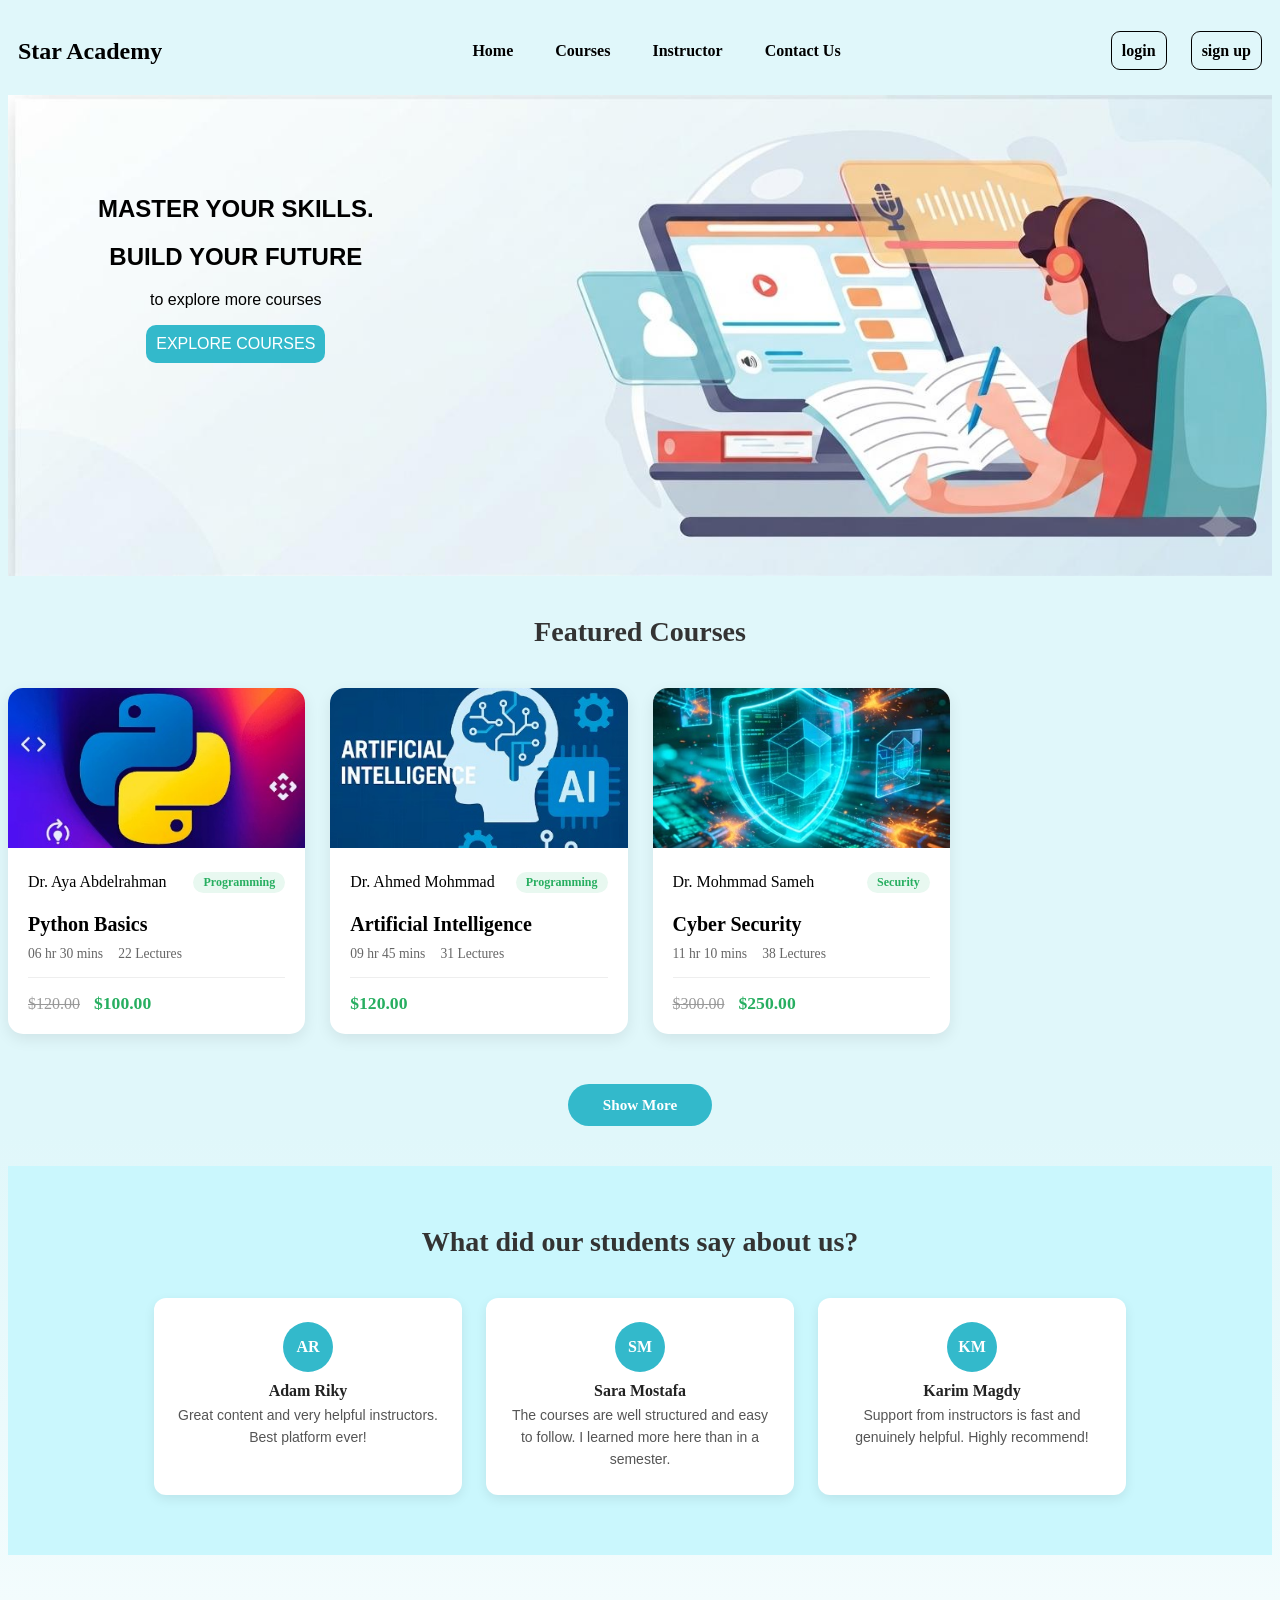
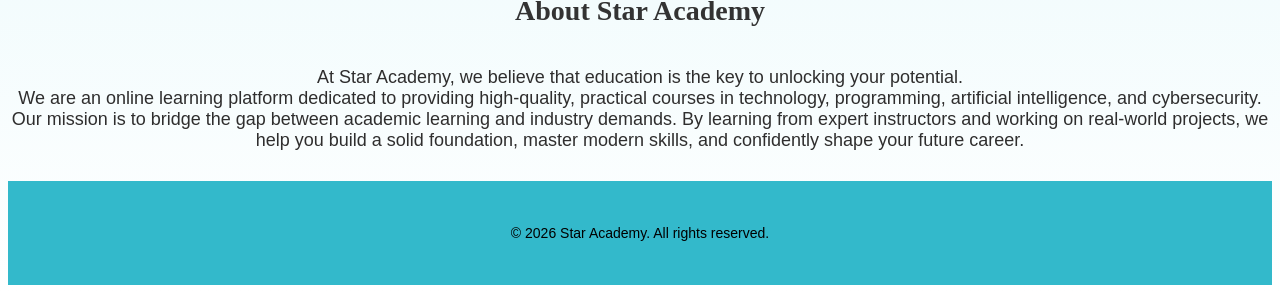
==== index.html @ b329d3e4 "Update index.html" ====
<!DOCTYPE html>
<html lang="en">
<head>
    <meta charset="UTF-8">
    <meta name="viewport" content="width=device-width, initial-scale=1.0">
    <title>Education Website</title>
    <link rel="stylesheet" href="hh.css">
</head>
<body>
    <header>
        <nav>
            <h1 class="logo">Star Academy</h1>
            <ul>
                <li><a href="index.html">Home</a></li>
                <li><a href="courses.html">Courses</a></li>
                <li><a href="instructors.html">Instructor</a></li>
                <li><a href="contaxct us.html">Contact Us</a></li>
            </ul>
            <div class="auth-buttons">
                <a href="log.html" class="ll">login</a>
                <a href="signup.html" class="ll">sign up</a>
            </div>
        </nav>
    </header>

    <div class="pp">
        <img src="WhatsApp Image 2026-07-05 at 4.45.54 AM.jpeg">
        <div class="first">
            <h2>MASTER YOUR SKILLS.</h2>
            <h2>BUILD YOUR FUTURE</h2>
            <p>to explore more courses</p>
            <a href="courses.html" class="kk">EXPLORE COURSES</a>
        </div>
    </div>

    <h2 class="section-title">Featured Courses</h2>

    <section class="category">
        <div class="cards-grid">

            <a href="courses.html" class="card">
                <div class="card-img">
                    <img src="WhatsApp Image 2026-07-16 at 11.35.59 PM.jpeg" alt="Python Basics">
                </div>
                <div class="card-content">
                    <div class="card-top">
                        <div class="instructor">
                            <i class="fa-solid fa-user-circle"></i>
                            <span class="instructor-name">Dr. Aya Abdelrahman</span>
                        </div>
                        <span class="tag">Programming</span>
                    </div>
                    <h3 class="card-title">Python Basics</h3>
                    <div class="card-info">
                        <span><i class="fa-regular fa-clock"></i> 06 hr 30 mins</span>
                        <span><i class="fa-solid fa-users"></i> 22 Lectures</span>
                    </div>
                    <div class="card-footer">
                        <div class="price">
                            <span class="old-price">$120.00</span>
                            <span class="new-price">$100.00</span>
                        </div>
                    </div>
                </div>
            </a>

            <a href="courses.html" class="card">
                <div class="card-img">
                    <img src="WhatsApp Image 2026-07-16 at 11.36.33 PM (1).jpeg" alt="Artificial Intelligence">
                </div>
                <div class="card-content">
                    <div class="card-top">
                        <div class="instructor">
                            <i class="fa-solid fa-user-circle"></i>
                            <span class="instructor-name">Dr. Ahmed Mohmmad</span>
                        </div>
                        <span class="tag">Programming</span>
                    </div>
                    <h3 class="card-title">Artificial Intelligence</h3>
                    <div class="card-info">
                        <span><i class="fa-regular fa-clock"></i> 09 hr 45 mins</span>
                        <span><i class="fa-solid fa-users"></i> 31 Lectures</span>
                    </div>
                    <div class="card-footer">
                        <div class="price">
                            <span class="new-price">$120.00</span>
                        </div>
                    </div>
                </div>
            </a>

            <a href="courses.html" class="card">
                <div class="card-img">
                    <img src="WhatsApp Image 2026-07-16 at 11.36.33 PM.jpeg" alt="Cyber Security">
                </div>
                <div class="card-content">
                    <div class="card-top">
                        <div class="instructor">
                            <i class="fa-solid fa-user-circle"></i>
                            <span class="instructor-name">Dr. Mohmmad Sameh</span>
                        </div>
                        <span class="tag">Security</span>
                    </div>
                    <h3 class="card-title">Cyber Security</h3>
                    <div class="card-info">
                        <span><i class="fa-regular fa-clock"></i> 11 hr 10 mins</span>
                        <span><i class="fa-solid fa-users"></i> 38 Lectures</span>
                    </div>
                    <div class="card-footer">
                        <div class="price">
                            <span class="old-price">$300.00</span>
                            <span class="new-price">$250.00</span>
                        </div>
                    </div>
                </div>
            </a>

        </div>

        <div class="btn-container">
            <a href="#" class="k">Show More</a>
        </div>
    </section>

    <section class="student">
        <h2>What did our students say about us?</h2>

        <div class="testimonial-grid">
            <div class="testimonial-card">
                <div class="avatar">AR</div>
                <h4>Adam Riky</h4>
                <p class="quote">Great content and very helpful instructors. Best platform ever!</p>
            </div>

            <div class="testimonial-card">
                <div class="avatar">SM</div>
                <h4>Sara Mostafa</h4>
                <p class="quote">The courses are well structured and easy to follow. I learned more here than in a semester.</p>
            </div>

            <div class="testimonial-card">
                <div class="avatar">KM</div>
                <h4>Karim Magdy</h4>
                <p class="quote">Support from instructors is fast and genuinely helpful. Highly recommend!</p>
            </div>
        </div>
    </section>

    <div class="about">
        <h2>About Star Academy</h2>
        <p>At Star Academy, we believe that education is the key to unlocking your potential.
            <br> We are an online learning platform dedicated to providing high-quality, practical courses in technology, programming, artificial intelligence, and cybersecurity.
            <br>
            Our mission is to bridge the gap between academic learning and industry demands. By learning from expert instructors and working on real-world projects, we help you build a solid foundation, master modern skills, and confidently shape your future career.</p>
    </div>

    <footer class="main-footer">
        <p>&copy; 2026 Star Academy. All rights reserved.</p>
    </footer>
</body>
</html>
---- hh.css ----
img {
    /* width: 98vmax; */
    /* background: linear-gradient(rgb(160, 248, 160) 50%,white);
    background-repeat: no-repeat; */
    
    width: 100%;
    max-width: 100%;
    height: auto;
}

body{
    min-height: 100vh;
    background: linear-gradient(to bottom,#e0f7fa 60% , #ffffff);
    overflow-x: hidden;
}
nav{
    display: flex;
    justify-content: space-between;
    align-items: center;
     /* background: rgba(171, 170, 170, 0.2); */
    font-weight: bolder;
     /* backdrop-filter: blur(10px); */
     min-height: 70px;

    flex-wrap: wrap;
}

.ll{
    text-decoration: none;
 margin: 10px;
 border-radius: 9px;
border: 1px solid black ;
background-color:#e0f7fa ;
color: black;
 /* border: none; */
 /* background-color: rgb(9, 219, 58); */
 /* background-color:  #33b9cb; */
 /* color: white; */
 padding: 10px;

}
nav ul{
    display: flex;
    margin: 10px;
    list-style: none;
}
nav h1{
    padding: 10px;
}
nav ul li {
   padding: 20px;
   
}
nav ul li a{
    text-decoration: none;
    color: black;
    border: 1px solid transparent;
    white-space: nowrap;
    border-radius: 8px;
}
nav ul li a:hover{
     /* border: 1px solid black ;
    border-radius: 8px;
    
    /* height: 6px; 
    padding: 10px; */
    /* border-color: black; */
    color: #0a7f8e;

}
.ll:hover{
   /* background-color: rgb(103, 255, 38); */
   background-color: #a7f0f9;
}
.pp{
    position: relative;
    width: 100%;
}

.pp img{
    width: 100%;
    display: block;
}

.first{
    position: absolute;
    top: 80px;
    left: 90px;
    text-align: center;
}
.first p {
    font-weight: 400;
    /* line-height: 1.6; */
    /* padding: 10px; */
    /* width: 600px; */
}
h2{
    font-weight: 700;
}
.kk{
    display: inline-block;
    text-decoration: none;
    background-color:#33b9cb ;
    /* background-color: #48cdde; */
    border: none;
/*    
    height: 50px; */
    align-items: center;
    padding: 10px;
/*    
    width: 200px; */
    border-radius: 10px;
    color: white;
}
.kk:hover{
    background-color:#30adbd ;
}
.first{
    font-family: 'poppins', sans-serif;
}
p{
    font-family: 'poppins', sans-serif;
    font-weight: 500;
}
.student {
    background: #caf7fd;
    text-align: center;
    padding: 60px 20px;
    margin: 40px 0;
}

.student h2 {
    font-size: 28px;
    color: #333;
    margin-bottom: 40px; 
}


.ee{
    display: flex;
    justify-content: center; 
    gap: 25px;               
    flex-wrap: wrap;        
    width: 100%;
}


.oo {
    background:white;
    width: 200px; 
    padding: 25px; 
    box-shadow: 0 4px 15px rgba(0, 0, 0, 0.1);
    border-radius: 15px;
    display: flex;
    flex-direction: column;
    gap: 12px; 
    align-items: center;
    text-align: center;
    transition: transform 0.3s ease, box-shadow 0.3s ease;
}

.oo:hover {
    transform: translateY(-5px) scale(1.02); 
    box-shadow: 0 8px 25px rgba(0, 0, 0, 0.15);
}

.oo h4 {
    font-size: 18px;
    font-weight: 700;
    color: #33b9cb; 
    margin: 0;
}

.oo p {
    font-size: 14px;
    color: #353434;
    
}

.main-footer {
    background-color: #33b9cb ; 
    
    padding: 50px 20px 20px;
    /* margin-top: 50px; */

    text-align: center;
    margin-top: 30px;
    padding-top: 20px;
    /* border-top: 1px solid #334e8f;  */
    font-size: 14px;
    color: black;
} 
@media (max-width: 1024px) {
  
    
    .first {
        top: 12%;
        left: 8%;
        text-align: left;
    }
    .first h2 {
        font-size: 2.8vw;
    }
    .first p {
        font-size: 1.8vw;
    }
    .kk {
        padding: 5px 10px;
        font-size: 1.6vw;
    }
}

@media (max-width: 480px) {

    
    .first {
        top: 10%;
        left: 6%;
    }
    nav ul li a{
        font-size: small;
       
        
    }
}








.student {
    background: #caf7fd;
    text-align: center;
    padding: 60px 20px;
    margin: 40px 0;
}
 
.student h2 {
    font-size: 28px;
    color: #333;
    margin: 0 0 40px;
}
 
.testimonial-grid {
    display: flex;
    justify-content: center;
    gap: 24px;
    flex-wrap: wrap;
}
 
.testimonial-card {
    background: white;
    width: 260px;
    padding: 24px;
    border-radius: 12px;
    box-shadow: 0 4px 12px rgba(0, 0, 0, 0.08);
    text-align: center;
    transition: transform 0.2s ease;
}
 
.testimonial-card:hover {
    transform: translateY(-5px);
}
 
.avatar {
    width: 50px;
    height: 50px;
    margin: 0 auto 10px;
    border-radius: 50%;
    background: #33b9cb;
    color: white;
    display: flex;
    align-items: center;
    justify-content: center;
    font-weight: 700;
}
 
.testimonial-card h4 {
    margin: 0 0 4px;
    color: #222;
}
 

.quote {
    font-size: 14px;
    color: #555;
    line-height: 1.6;
    margin: 0;
}
 

.main-footer {
    background-color: #33b9cb;
    padding: 30px 20px;
    text-align: center;
    font-size: 14px;
    color: black;
}

@media (max-width: 1024px) {
    .hero-text {
        top: 12%;
        left: 8%;
        text-align: left;
    }
    .hero-text h2 {
        font-size: 2.8vw;
    }
    .hero-text p {
        font-size: 1.8vw;
    }
    .btn-primary {
        padding: 5px 10px;
        font-size: 1.6vw;
    }
}

@media (max-width: 768px) {
    nav {
        flex-wrap: wrap;
        height: auto;
        padding: 10px 0;
    }
    nav ul {
        order: 3;
        width: 100%;
        justify-content: center;
        flex-wrap: wrap;
        margin: 5px 0;
    }
}

@media (max-width: 480px) {
    .hero-text {
        top: 10%;
        left: 6%;
    }
    .hero-text h2 {
        font-size: 4.5vw;
    }
    nav ul li a {
        font-size: small;
    }
    .testimonial-card {
        width: 100%;
        max-width: 320px;
    }
    .card-b {
        margin-top: 0;
    }
}

.section-title {
    font-size: 28px;
    color: #333;
    margin: 40px;
    text-align: center;
}
 
.cards-grid {
    display: grid;
    grid-template-columns: repeat(auto-fill, minmax(280px, 1fr));
    gap: 25px;
    margin-bottom: 50px;
}
 
.card {
    display: block;
    text-decoration: none;
    color: inherit;
    background: #fff;
    border-radius: 15px;
    overflow: hidden;
    box-shadow: 0 5px 15px rgba(0, 0, 0, 0.08);
    transition: 0.3s;
}
 
.card:hover {
    transform: translateY(-10px);
}
 
.card-img img {
    width: 100%;
    height: 160px;
    object-fit: cover;
}
 
.card-content {
    padding: 20px;
}
 
.card-top {
    display: flex;
    justify-content: space-between;
    align-items: center;
    margin-bottom: 10px;
}
 
.tag {
    background: #e8f8f0;
    color: #27ae60;
    padding: 3px 10px;
    border-radius: 20px;
    font-size: 0.75rem;
    font-weight: bold;
}
 
.card-title {
    font-size: 1.25rem;
    margin-bottom: 10px;
    color: inherit;
}
 
.card-info {
    display: flex;
    gap: 15px;
    font-size: 0.85rem;
    color: #666;
    margin-bottom: 15px;
}
 
.card-footer {
    border-top: 1px solid #eee;
    padding-top: 15px;
}
 
.old-price {
    text-decoration: line-through;
    color: #999;
    margin-right: 10px;
}
 
.new-price {
    font-weight: 800;
    color: #27ae60;
    font-size: 1.1rem;
}
 
.btn-container {
    text-align: center;
    width: 100%;
    margin-top: 40px;
    margin-bottom: 20px;
}
 
.k {
    display: inline-block;
    text-decoration: none;
    background-color: #33b9cb;
    color: white;
    padding: 12px 35px;
    border-radius: 30px;
    font-size: 0.95rem;
    font-weight: 600;
    text-transform: capitalize;
    border: none;
    transition: all 0.3s ease;
    cursor: pointer;
}
.k:hover {
    background-color: #2ba0b0;
    transform: translateY(-3px);
    box-shadow: 0 6px 20px rgba(51, 185, 203, 0.4);
}
 
.about h2 {

    font-size: 28px;
    color: #333;
    margin: 40px;
       text-align: center;

}
.about p{
    font-size: 18px;
    color: #2f2e2e;
    text-align: center;
}
@media (max-width: 768px) {
    nav {
        justify-content: center;
        text-align: center;
    }

    nav ul li {
        padding: 5px 5px;
    }
    
    .cards-grid {
        margin: 0 15px 30px;
    }

    .testimonial-card {
        width: 100%;
        max-width: 320px;
    }
}

@media (max-width: 480px) {
    .pp {
        height: clamp(180px, 55vw, 320px);
    }

    .first {
        left: 5%;
        max-width: 92%;
    }
   .logo{
    padding: 0px;
    font-size: x-large;
   }
    nav ul li a {
        font-size: small;
    }
     .ll{
        padding: 5px;
         font-size: small;
    }
    .kk {
        padding: 8px 14px;
    }

    .k {
        padding: 10px 26px;
        font-size: 0.85rem;
    }

    .about {
        padding: 15px 15px 30px;
    }

    .about h2 {
        margin: 25px 0 15px;
    }
    .auth-buttons {
       order: 3;
       width: 100%;
       justify-content: center;
       margin: 5px 0;
   }
}
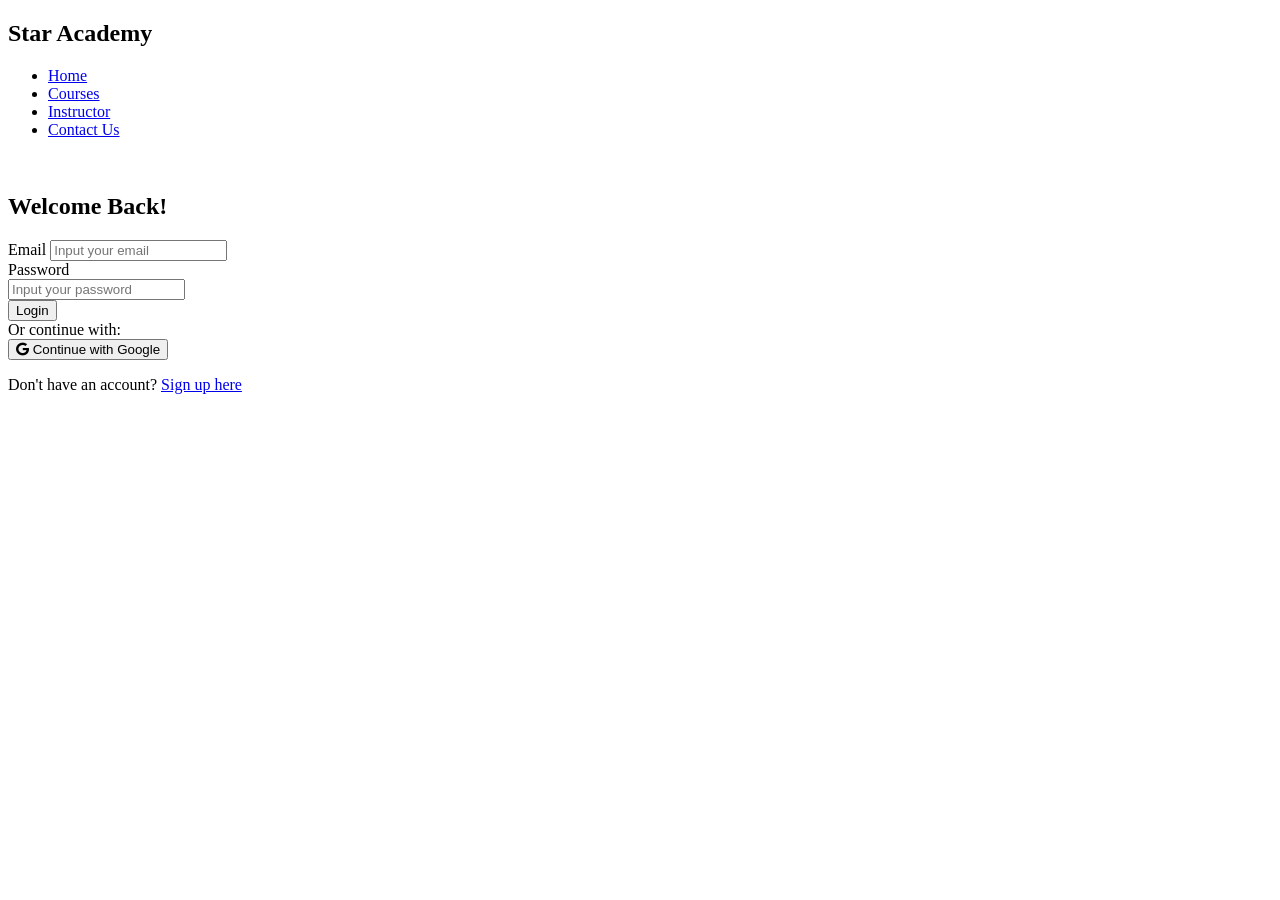
==== commit 031e9487: "index.html" ====
--- a/index.html
+++ b/index.html
@@ -1,161 +1,61 @@
 <!DOCTYPE html>
 <html lang="en">
+
 <head>
     <meta charset="UTF-8">
     <meta name="viewport" content="width=device-width, initial-scale=1.0">
-    <title>Education Website</title>
-    <link rel="stylesheet" href="hh.css">
+    <title>Login - Star Academy</title>
+    <link href="https://fonts.googleapis.com/css2?family=Poppins:wght@400;500;600&display=swap" rel="stylesheet">
+    <link rel="stylesheet" href="https://cdnjs.cloudflare.com/ajax/libs/font-awesome/6.0.0/css/all.min.css">
+    <link rel="stylesheet" href="ll.css">
 </head>
+
 <body>
-    <header>
-        <nav>
-            <h1 class="logo">Star Academy</h1>
-            <ul>
-                <li><a href="index.html">Home</a></li>
-                <li><a href="courses.html">Courses</a></li>
-                <li><a href="instructors.html">Instructor</a></li>
-                <li><a href="contaxct us.html">Contact Us</a></li>
-            </ul>
-            <div class="auth-buttons">
-                <a href="log.html" class="ll">login</a>
-                <a href="signup.html" class="ll">sign up</a>
+      <header>
+            <nav>
+                <h1 class="logo">Star Academy</h1>
+                <ul>
+                    <li><a href="index.html">Home</a></li>
+                    <li><a href="courses.html">Courses</a></li>
+                    <li><a href="instructors.html">Instructor</a></li>
+                    <li><a href="contact us.html">Contact Us</a></li>
+                </ul>
+            </nav>
+        </header>
+    <div class="login-container">
+      
+        <br>
+        <div class="login-box">
+            <h2>Welcome Back!</h2>
+            <form>
+                <div class="input-group">
+                    <label>Email</label>
+                    <input type="email" placeholder="Input your email">
+                </div>
+
+                <div class="input-group">
+                    <label>Password</label>
+                    <div class="password-wrapper">
+                        <input type="password" placeholder="Input your password">
+                    </div>
+                </div>
+
+
+                <button type="submit" class="login-btn">Login</button>
+            </form>
+
+            <div class="divider">
+                <span>Or continue with:</span>
             </div>
-        </nav>
-    </header>
 
-    <div class="pp">
-        <img src="WhatsApp Image 2026-07-05 at 4.45.54 AM.jpeg">
-        <div class="first">
-            <h2>MASTER YOUR SKILLS.</h2>
-            <h2>BUILD YOUR FUTURE</h2>
-            <p>to explore more courses</p>
-            <a href="courses.html" class="kk">EXPLORE COURSES</a>
+            <button class="google-btn">
+                <i class="fa-brands fa-google"></i> Continue with Google
+            </button>
+
+            <p class="signup-link">Don't have an account? <a href="signup.html">Sign up here</a></p>
         </div>
     </div>
 
-    <h2 class="section-title">Featured Courses</h2>
+</body>
 
-    <section class="category">
-        <div class="cards-grid">
-
-            <a href="courses.html" class="card">
-                <div class="card-img">
-                    <img src="WhatsApp Image 2026-07-16 at 11.35.59 PM.jpeg" alt="Python Basics">
-                </div>
-                <div class="card-content">
-                    <div class="card-top">
-                        <div class="instructor">
-                            <i class="fa-solid fa-user-circle"></i>
-                            <span class="instructor-name">Dr. Aya Abdelrahman</span>
-                        </div>
-                        <span class="tag">Programming</span>
-                    </div>
-                    <h3 class="card-title">Python Basics</h3>
-                    <div class="card-info">
-                        <span><i class="fa-regular fa-clock"></i> 06 hr 30 mins</span>
-                        <span><i class="fa-solid fa-users"></i> 22 Lectures</span>
-                    </div>
-                    <div class="card-footer">
-                        <div class="price">
-                            <span class="old-price">$120.00</span>
-                            <span class="new-price">$100.00</span>
-                        </div>
-                    </div>
-                </div>
-            </a>
-
-            <a href="courses.html" class="card">
-                <div class="card-img">
-                    <img src="WhatsApp Image 2026-07-16 at 11.36.33 PM (1).jpeg" alt="Artificial Intelligence">
-                </div>
-                <div class="card-content">
-                    <div class="card-top">
-                        <div class="instructor">
-                            <i class="fa-solid fa-user-circle"></i>
-                            <span class="instructor-name">Dr. Ahmed Mohmmad</span>
-                        </div>
-                        <span class="tag">Programming</span>
-                    </div>
-                    <h3 class="card-title">Artificial Intelligence</h3>
-                    <div class="card-info">
-                        <span><i class="fa-regular fa-clock"></i> 09 hr 45 mins</span>
-                        <span><i class="fa-solid fa-users"></i> 31 Lectures</span>
-                    </div>
-                    <div class="card-footer">
-                        <div class="price">
-                            <span class="new-price">$120.00</span>
-                        </div>
-                    </div>
-                </div>
-            </a>
-
-            <a href="courses.html" class="card">
-                <div class="card-img">
-                    <img src="WhatsApp Image 2026-07-16 at 11.36.33 PM.jpeg" alt="Cyber Security">
-                </div>
-                <div class="card-content">
-                    <div class="card-top">
-                        <div class="instructor">
-                            <i class="fa-solid fa-user-circle"></i>
-                            <span class="instructor-name">Dr. Mohmmad Sameh</span>
-                        </div>
-                        <span class="tag">Security</span>
-                    </div>
-                    <h3 class="card-title">Cyber Security</h3>
-                    <div class="card-info">
-                        <span><i class="fa-regular fa-clock"></i> 11 hr 10 mins</span>
-                        <span><i class="fa-solid fa-users"></i> 38 Lectures</span>
-                    </div>
-                    <div class="card-footer">
-                        <div class="price">
-                            <span class="old-price">$300.00</span>
-                            <span class="new-price">$250.00</span>
-                        </div>
-                    </div>
-                </div>
-            </a>
-
-        </div>
-
-        <div class="btn-container">
-            <a href="#" class="k">Show More</a>
-        </div>
-    </section>
-
-    <section class="student">
-        <h2>What did our students say about us?</h2>
-
-        <div class="testimonial-grid">
-            <div class="testimonial-card">
-                <div class="avatar">AR</div>
-                <h4>Adam Riky</h4>
-                <p class="quote">Great content and very helpful instructors. Best platform ever!</p>
-            </div>
-
-            <div class="testimonial-card">
-                <div class="avatar">SM</div>
-                <h4>Sara Mostafa</h4>
-                <p class="quote">The courses are well structured and easy to follow. I learned more here than in a semester.</p>
-            </div>
-
-            <div class="testimonial-card">
-                <div class="avatar">KM</div>
-                <h4>Karim Magdy</h4>
-                <p class="quote">Support from instructors is fast and genuinely helpful. Highly recommend!</p>
-            </div>
-        </div>
-    </section>
-
-    <div class="about">
-        <h2>About Star Academy</h2>
-        <p>At Star Academy, we believe that education is the key to unlocking your potential.
-            <br> We are an online learning platform dedicated to providing high-quality, practical courses in technology, programming, artificial intelligence, and cybersecurity.
-            <br>
-            Our mission is to bridge the gap between academic learning and industry demands. By learning from expert instructors and working on real-world projects, we help you build a solid foundation, master modern skills, and confidently shape your future career.</p>
-    </div>
-
-    <footer class="main-footer">
-        <p>&copy; 2026 Star Academy. All rights reserved.</p>
-    </footer>
-</body>
 </html>
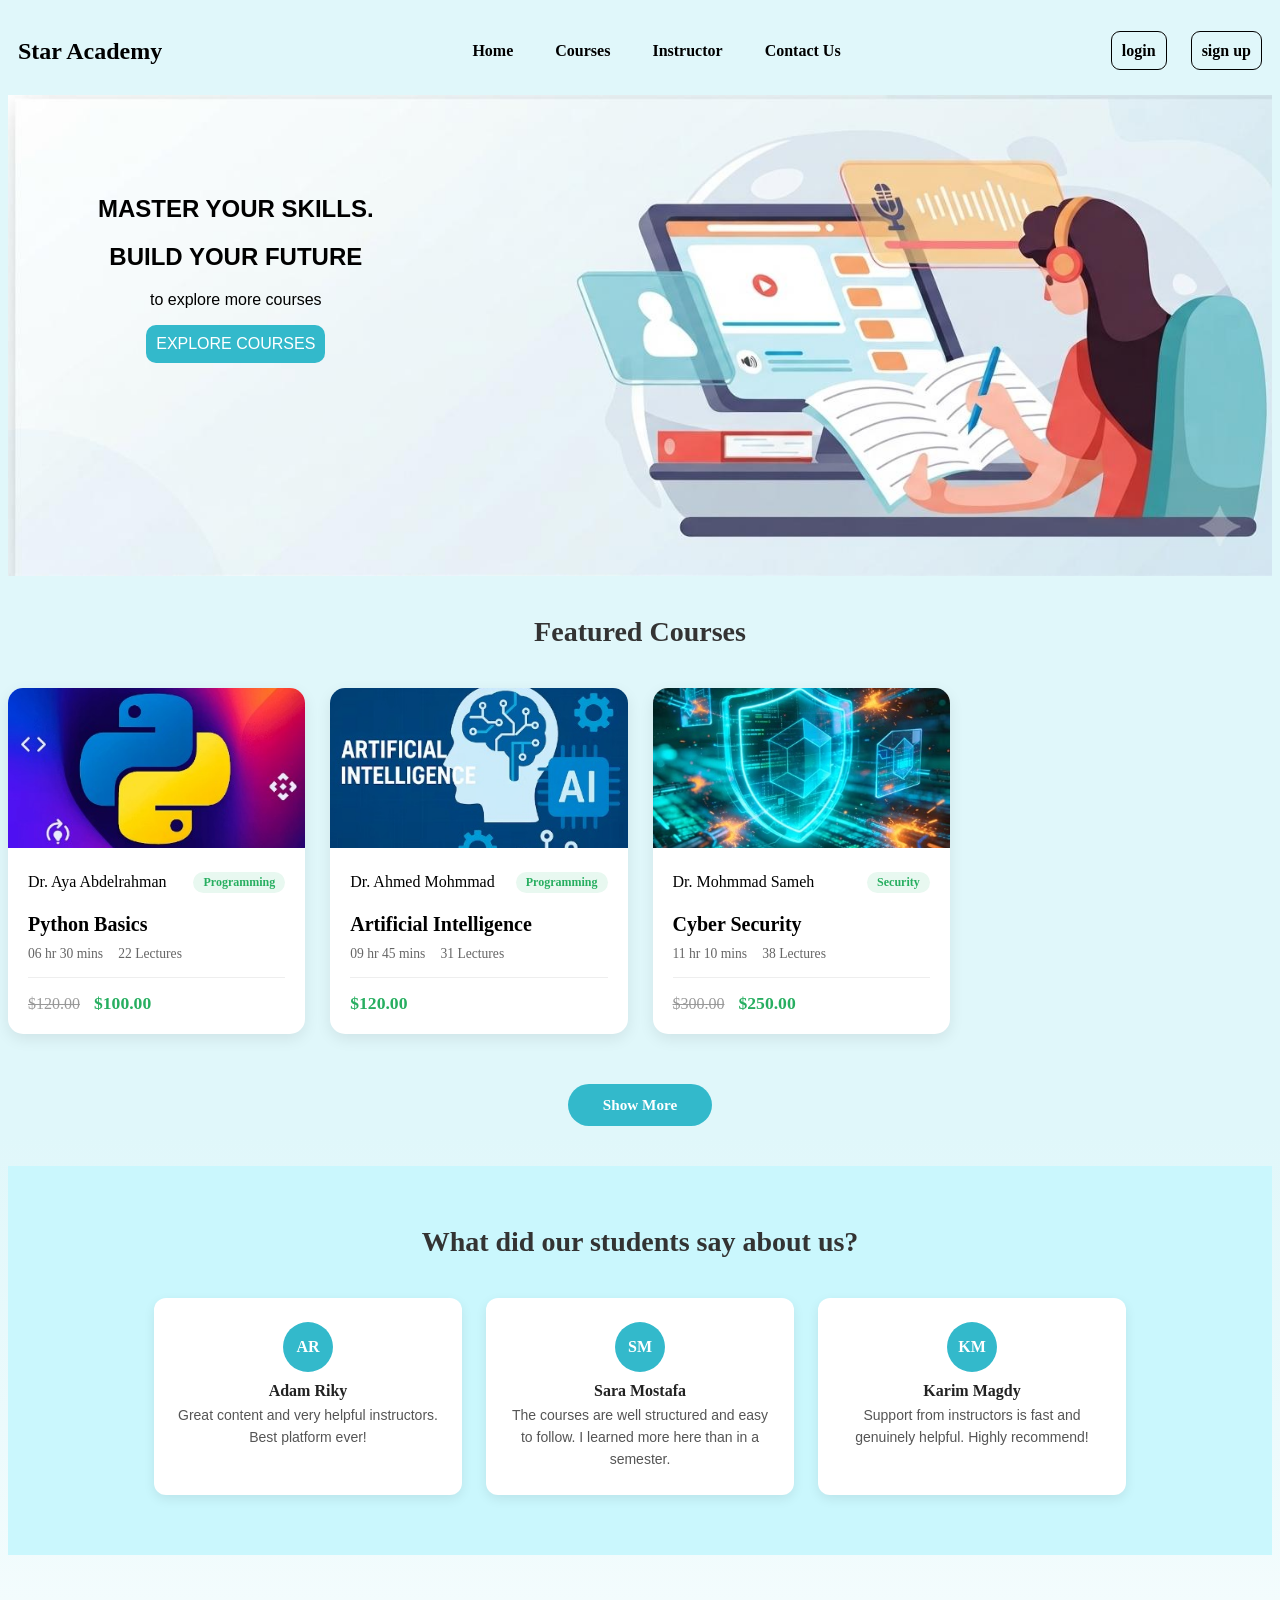
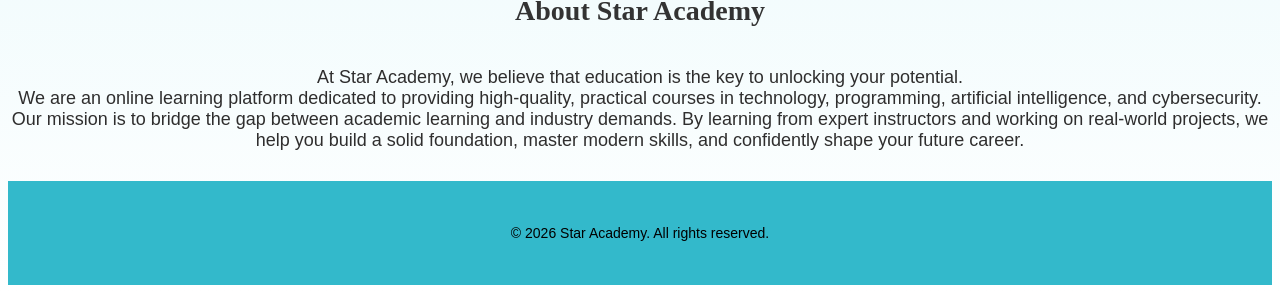
==== commit 25e34777: "Update index.html" ====
--- a/index.html
+++ b/index.html
@@ -1,61 +1,161 @@
 <!DOCTYPE html>
 <html lang="en">
-
 <head>
     <meta charset="UTF-8">
     <meta name="viewport" content="width=device-width, initial-scale=1.0">
-    <title>Login - Star Academy</title>
-    <link href="https://fonts.googleapis.com/css2?family=Poppins:wght@400;500;600&display=swap" rel="stylesheet">
-    <link rel="stylesheet" href="https://cdnjs.cloudflare.com/ajax/libs/font-awesome/6.0.0/css/all.min.css">
-    <link rel="stylesheet" href="ll.css">
+    <title>Education Website</title>
+    <link rel="stylesheet" href="hh.css">
 </head>
+<body>
+    <header>
+        <nav>
+            <h1 class="logo">Star Academy</h1>
+            <ul>
+                <li><a href="index.html">Home</a></li>
+                <li><a href="_">Courses</a></li>
+                <li><a href="_">Instructor</a></li>
+                <li><a href="contaxct us.html">Contact Us</a></li>
+            </ul>
+            <div class="auth-buttons">
+                <a href="log.html" class="ll">login</a>
+                <a href="signup.html" class="ll">sign up</a>
+            </div>
+        </nav>
+    </header>
 
-<body>
-      <header>
-            <nav>
-                <h1 class="logo">Star Academy</h1>
-                <ul>
-                    <li><a href="index.html">Home</a></li>
-                    <li><a href="courses.html">Courses</a></li>
-                    <li><a href="instructors.html">Instructor</a></li>
-                    <li><a href="contact us.html">Contact Us</a></li>
-                </ul>
-            </nav>
-        </header>
-    <div class="login-container">
-      
-        <br>
-        <div class="login-box">
-            <h2>Welcome Back!</h2>
-            <form>
-                <div class="input-group">
-                    <label>Email</label>
-                    <input type="email" placeholder="Input your email">
-                </div>
-
-                <div class="input-group">
-                    <label>Password</label>
-                    <div class="password-wrapper">
-                        <input type="password" placeholder="Input your password">
-                    </div>
-                </div>
-
-
-                <button type="submit" class="login-btn">Login</button>
-            </form>
-
-            <div class="divider">
-                <span>Or continue with:</span>
-            </div>
-
-            <button class="google-btn">
-                <i class="fa-brands fa-google"></i> Continue with Google
-            </button>
-
-            <p class="signup-link">Don't have an account? <a href="signup.html">Sign up here</a></p>
+    <div class="pp">
+        <img src="WhatsApp Image 2026-07-05 at 4.45.54 AM.jpeg">
+        <div class="first">
+            <h2>MASTER YOUR SKILLS.</h2>
+            <h2>BUILD YOUR FUTURE</h2>
+            <p>to explore more courses</p>
+            <a href="_" class="kk">EXPLORE COURSES</a>
         </div>
     </div>
 
+    <h2 class="section-title">Featured Courses</h2>
+
+    <section class="category">
+        <div class="cards-grid">
+
+            <a href="_" class="card">
+                <div class="card-img">
+                    <img src="WhatsApp Image 2026-07-16 at 11.35.59 PM.jpeg" alt="Python Basics">
+                </div>
+                <div class="card-content">
+                    <div class="card-top">
+                        <div class="instructor">
+                            <i class="fa-solid fa-user-circle"></i>
+                            <span class="instructor-name">Dr. Aya Abdelrahman</span>
+                        </div>
+                        <span class="tag">Programming</span>
+                    </div>
+                    <h3 class="card-title">Python Basics</h3>
+                    <div class="card-info">
+                        <span><i class="fa-regular fa-clock"></i> 06 hr 30 mins</span>
+                        <span><i class="fa-solid fa-users"></i> 22 Lectures</span>
+                    </div>
+                    <div class="card-footer">
+                        <div class="price">
+                            <span class="old-price">$120.00</span>
+                            <span class="new-price">$100.00</span>
+                        </div>
+                    </div>
+                </div>
+            </a>
+
+            <a href="_" class="card">
+                <div class="card-img">
+                    <img src="WhatsApp Image 2026-07-16 at 11.36.33 PM (1).jpeg" alt="Artificial Intelligence">
+                </div>
+                <div class="card-content">
+                    <div class="card-top">
+                        <div class="instructor">
+                            <i class="fa-solid fa-user-circle"></i>
+                            <span class="instructor-name">Dr. Ahmed Mohmmad</span>
+                        </div>
+                        <span class="tag">Programming</span>
+                    </div>
+                    <h3 class="card-title">Artificial Intelligence</h3>
+                    <div class="card-info">
+                        <span><i class="fa-regular fa-clock"></i> 09 hr 45 mins</span>
+                        <span><i class="fa-solid fa-users"></i> 31 Lectures</span>
+                    </div>
+                    <div class="card-footer">
+                        <div class="price">
+                            <span class="new-price">$120.00</span>
+                        </div>
+                    </div>
+                </div>
+            </a>
+
+            <a href="_" class="card">
+                <div class="card-img">
+                    <img src="WhatsApp Image 2026-07-16 at 11.36.33 PM.jpeg" alt="Cyber Security">
+                </div>
+                <div class="card-content">
+                    <div class="card-top">
+                        <div class="instructor">
+                            <i class="fa-solid fa-user-circle"></i>
+                            <span class="instructor-name">Dr. Mohmmad Sameh</span>
+                        </div>
+                        <span class="tag">Security</span>
+                    </div>
+                    <h3 class="card-title">Cyber Security</h3>
+                    <div class="card-info">
+                        <span><i class="fa-regular fa-clock"></i> 11 hr 10 mins</span>
+                        <span><i class="fa-solid fa-users"></i> 38 Lectures</span>
+                    </div>
+                    <div class="card-footer">
+                        <div class="price">
+                            <span class="old-price">$300.00</span>
+                            <span class="new-price">$250.00</span>
+                        </div>
+                    </div>
+                </div>
+            </a>
+
+        </div>
+
+        <div class="btn-container">
+            <a href="#" class="k">Show More</a>
+        </div>
+    </section>
+
+    <section class="student">
+        <h2>What did our students say about us?</h2>
+
+        <div class="testimonial-grid">
+            <div class="testimonial-card">
+                <div class="avatar">AR</div>
+                <h4>Adam Riky</h4>
+                <p class="quote">Great content and very helpful instructors. Best platform ever!</p>
+            </div>
+
+            <div class="testimonial-card">
+                <div class="avatar">SM</div>
+                <h4>Sara Mostafa</h4>
+                <p class="quote">The courses are well structured and easy to follow. I learned more here than in a semester.</p>
+            </div>
+
+            <div class="testimonial-card">
+                <div class="avatar">KM</div>
+                <h4>Karim Magdy</h4>
+                <p class="quote">Support from instructors is fast and genuinely helpful. Highly recommend!</p>
+            </div>
+        </div>
+    </section>
+
+    <div class="about">
+        <h2>About Star Academy</h2>
+        <p>At Star Academy, we believe that education is the key to unlocking your potential.
+            <br> We are an online learning platform dedicated to providing high-quality, practical courses in technology, programming, artificial intelligence, and cybersecurity.
+            <br>
+            Our mission is to bridge the gap between academic learning and industry demands. By learning from expert instructors and working on real-world projects, we help you build a solid foundation, master modern skills, and confidently shape your future career.</p>
+    </div>
+
+    <footer class="main-footer">
+        <p>&copy; 2026 Star Academy. All rights reserved.</p>
+    </footer>
 </body>
-
 </html>
--- a/hh.css
+++ b/hh.css
@@ -0,0 +1,544 @@
+ img {
+    /* width: 98vmax; */
+    /* background: linear-gradient(rgb(160, 248, 160) 50%,white);
+    background-repeat: no-repeat; */
+    
+    width: 100%;
+    max-width: 100%;
+    height: auto;
+}
+
+body{
+    min-height: 100vh;
+    background: linear-gradient(to bottom,#e0f7fa 60% , #ffffff);
+    overflow-x: hidden;
+}
+nav{
+    display: flex;
+    justify-content: space-between;
+    align-items: center;
+     /* background: rgba(171, 170, 170, 0.2); */
+    font-weight: bolder;
+     /* backdrop-filter: blur(10px); */
+     min-height: 70px;
+
+    flex-wrap: wrap;
+}
+
+.ll{
+    text-decoration: none;
+ margin: 10px;
+ border-radius: 9px;
+border: 1px solid black ;
+background-color:#e0f7fa ;
+color: black;
+ /* border: none; */
+ /* background-color: rgb(9, 219, 58); */
+ /* background-color:  #33b9cb; */
+ /* color: white; */
+ padding: 10px;
+
+}
+nav ul{
+    display: flex;
+    margin: 10px;
+    list-style: none;
+}
+nav h1{
+    padding: 10px;
+}
+nav ul li {
+   padding: 20px;
+   
+}
+nav ul li a{
+    text-decoration: none;
+    color: black;
+    border: 1px solid transparent;
+    white-space: nowrap;
+    border-radius: 8px;
+}
+nav ul li a:hover{
+     /* border: 1px solid black ;
+    border-radius: 8px;
+    
+    /* height: 6px; 
+    padding: 10px; */
+    /* border-color: black; */
+    color: #0a7f8e;
+
+}
+.ll:hover{
+   /* background-color: rgb(103, 255, 38); */
+   background-color: #a7f0f9;
+}
+.pp{
+    position: relative;
+    width: 100%;
+}
+
+.pp img{
+    width: 100%;
+    display: block;
+}
+
+.first{
+    position: absolute;
+    top: 80px;
+    left: 90px;
+    text-align: center;
+}
+.first p {
+    font-weight: 400;
+    /* line-height: 1.6; */
+    /* padding: 10px; */
+    /* width: 600px; */
+}
+h2{
+    font-weight: 700;
+}
+.kk{
+    display: inline-block;
+    text-decoration: none;
+    background-color:#33b9cb ;
+    /* background-color: #48cdde; */
+    border: none;
+/*    
+    height: 50px; */
+    align-items: center;
+    padding: 10px;
+/*    
+    width: 200px; */
+    border-radius: 10px;
+    color: white;
+}
+.kk:hover{
+    background-color:#30adbd ;
+}
+.first{
+    font-family: 'poppins', sans-serif;
+}
+p{
+    font-family: 'poppins', sans-serif;
+    font-weight: 500;
+}
+.student {
+    background: #caf7fd;
+    text-align: center;
+    padding: 60px 20px;
+    margin: 40px 0;
+}
+
+.student h2 {
+    font-size: 28px;
+    color: #333;
+    margin-bottom: 40px; 
+}
+
+
+.ee{
+    display: flex;
+    justify-content: center; 
+    gap: 25px;               
+    flex-wrap: wrap;        
+    width: 100%;
+}
+
+
+.oo {
+    background:white;
+    width: 200px; 
+    padding: 25px; 
+    box-shadow: 0 4px 15px rgba(0, 0, 0, 0.1);
+    border-radius: 15px;
+    display: flex;
+    flex-direction: column;
+    gap: 12px; 
+    align-items: center;
+    text-align: center;
+    transition: transform 0.3s ease, box-shadow 0.3s ease;
+}
+
+.oo:hover {
+    transform: translateY(-5px) scale(1.02); 
+    box-shadow: 0 8px 25px rgba(0, 0, 0, 0.15);
+}
+
+.oo h4 {
+    font-size: 18px;
+    font-weight: 700;
+    color: #33b9cb; 
+    margin: 0;
+}
+
+.oo p {
+    font-size: 14px;
+    color: #353434;
+    
+}
+
+.main-footer {
+    background-color: #33b9cb ; 
+    
+    padding: 50px 20px 20px;
+    /* margin-top: 50px; */
+
+    text-align: center;
+    margin-top: 30px;
+    padding-top: 20px;
+    /* border-top: 1px solid #334e8f;  */
+    font-size: 14px;
+    color: black;
+} 
+@media (max-width: 1024px) {
+  
+    
+    .first {
+        top: 12%;
+        left: 8%;
+        text-align: left;
+    }
+    .first h2 {
+        font-size: 2.8vw;
+    }
+    .first p {
+        font-size: 1.8vw;
+    }
+    .kk {
+        padding: 5px 10px;
+        font-size: 1.6vw;
+    }
+}
+
+@media (max-width: 480px) {
+
+    
+    .first {
+        top: 10%;
+        left: 6%;
+    }
+    nav ul li a{
+        font-size: small;
+       
+        
+    }
+}
+
+
+
+
+
+
+
+
+.student {
+    background: #caf7fd;
+    text-align: center;
+    padding: 60px 20px;
+    margin: 40px 0;
+}
+ 
+.student h2 {
+    font-size: 28px;
+    color: #333;
+    margin: 0 0 40px;
+}
+ 
+.testimonial-grid {
+    display: flex;
+    justify-content: center;
+    gap: 24px;
+    flex-wrap: wrap;
+}
+ 
+.testimonial-card {
+    background: white;
+    width: 260px;
+    padding: 24px;
+    border-radius: 12px;
+    box-shadow: 0 4px 12px rgba(0, 0, 0, 0.08);
+    text-align: center;
+    transition: transform 0.2s ease;
+}
+ 
+.testimonial-card:hover {
+    transform: translateY(-5px);
+}
+ 
+.avatar {
+    width: 50px;
+    height: 50px;
+    margin: 0 auto 10px;
+    border-radius: 50%;
+    background: #33b9cb;
+    color: white;
+    display: flex;
+    align-items: center;
+    justify-content: center;
+    font-weight: 700;
+}
+ 
+.testimonial-card h4 {
+    margin: 0 0 4px;
+    color: #222;
+}
+ 
+
+.quote {
+    font-size: 14px;
+    color: #555;
+    line-height: 1.6;
+    margin: 0;
+}
+ 
+
+.main-footer {
+    background-color: #33b9cb;
+    padding: 30px 20px;
+    text-align: center;
+    font-size: 14px;
+    color: black;
+}
+
+@media (max-width: 1024px) {
+    .hero-text {
+        top: 12%;
+        left: 8%;
+        text-align: left;
+    }
+    .hero-text h2 {
+        font-size: 2.8vw;
+    }
+    .hero-text p {
+        font-size: 1.8vw;
+    }
+    .btn-primary {
+        padding: 5px 10px;
+        font-size: 1.6vw;
+    }
+}
+
+@media (max-width: 768px) {
+    nav {
+        flex-wrap: wrap;
+        height: auto;
+        padding: 10px 0;
+    }
+    nav ul {
+        order: 3;
+        width: 100%;
+        justify-content: center;
+        flex-wrap: wrap;
+        margin: 5px 0;
+    }
+}
+
+@media (max-width: 480px) {
+    .hero-text {
+        top: 10%;
+        left: 6%;
+    }
+    .hero-text h2 {
+        font-size: 4.5vw;
+    }
+    nav ul li a {
+        font-size: small;
+    }
+    .testimonial-card {
+        width: 100%;
+        max-width: 320px;
+    }
+    .card-b {
+        margin-top: 0;
+    }
+}
+
+.section-title {
+    font-size: 28px;
+    color: #333;
+    margin: 40px;
+    text-align: center;
+}
+ 
+.cards-grid {
+    display: grid;
+    grid-template-columns: repeat(auto-fill, minmax(280px, 1fr));
+    gap: 25px;
+    margin-bottom: 50px;
+}
+ 
+.card {
+    display: block;
+    text-decoration: none;
+    color: inherit;
+    background: #fff;
+    border-radius: 15px;
+    overflow: hidden;
+    box-shadow: 0 5px 15px rgba(0, 0, 0, 0.08);
+    transition: 0.3s;
+}
+ 
+.card:hover {
+    transform: translateY(-10px);
+}
+ 
+.card-img img {
+    width: 100%;
+    height: 160px;
+    object-fit: cover;
+}
+ 
+.card-content {
+    padding: 20px;
+}
+ 
+.card-top {
+    display: flex;
+    justify-content: space-between;
+    align-items: center;
+    margin-bottom: 10px;
+}
+ 
+.tag {
+    background: #e8f8f0;
+    color: #27ae60;
+    padding: 3px 10px;
+    border-radius: 20px;
+    font-size: 0.75rem;
+    font-weight: bold;
+}
+ 
+.card-title {
+    font-size: 1.25rem;
+    margin-bottom: 10px;
+    color: inherit;
+}
+ 
+.card-info {
+    display: flex;
+    gap: 15px;
+    font-size: 0.85rem;
+    color: #666;
+    margin-bottom: 15px;
+}
+ 
+.card-footer {
+    border-top: 1px solid #eee;
+    padding-top: 15px;
+}
+ 
+.old-price {
+    text-decoration: line-through;
+    color: #999;
+    margin-right: 10px;
+}
+ 
+.new-price {
+    font-weight: 800;
+    color: #27ae60;
+    font-size: 1.1rem;
+}
+ 
+.btn-container {
+    text-align: center;
+    width: 100%;
+    margin-top: 40px;
+    margin-bottom: 20px;
+}
+ 
+.k {
+    display: inline-block;
+    text-decoration: none;
+    background-color: #33b9cb;
+    color: white;
+    padding: 12px 35px;
+    border-radius: 30px;
+    font-size: 0.95rem;
+    font-weight: 600;
+    text-transform: capitalize;
+    border: none;
+    transition: all 0.3s ease;
+    cursor: pointer;
+}
+.k:hover {
+    background-color: #2ba0b0;
+    transform: translateY(-3px);
+    box-shadow: 0 6px 20px rgba(51, 185, 203, 0.4);
+}
+ 
+.about h2 {
+
+    font-size: 28px;
+    color: #333;
+    margin: 40px;
+       text-align: center;
+
+}
+.about p{
+    font-size: 18px;
+    color: #2f2e2e;
+    text-align: center;
+}
+@media (max-width: 768px) {
+    nav {
+        justify-content: center;
+        text-align: center;
+    }
+
+    nav ul li {
+        padding: 5px 5px;
+    }
+    
+    .cards-grid {
+        margin: 0 15px 30px;
+    }
+
+    .testimonial-card {
+        width: 100%;
+        max-width: 320px;
+    }
+}
+
+@media (max-width: 480px) {
+    .pp {
+        height: clamp(180px, 55vw, 320px);
+    }
+
+    .first {
+        left: 5%;
+        max-width: 92%;
+    }
+   .logo{
+    padding: 0px;
+    font-size: x-large;
+   }
+    nav ul li a {
+        font-size: small;
+    }
+     .ll{
+        padding: 5px;
+         font-size: small;
+    }
+    .kk {
+        padding: 8px 14px;
+    }
+
+    .k {
+        padding: 10px 26px;
+        font-size: 0.85rem;
+    }
+
+    .about {
+        padding: 15px 15px 30px;
+    }
+
+    .about h2 {
+        margin: 25px 0 15px;
+    }
+    .auth-buttons {
+       order: 3;
+       width: 100%;
+       justify-content: center;
+       margin: 5px 0;
+   }
+}
